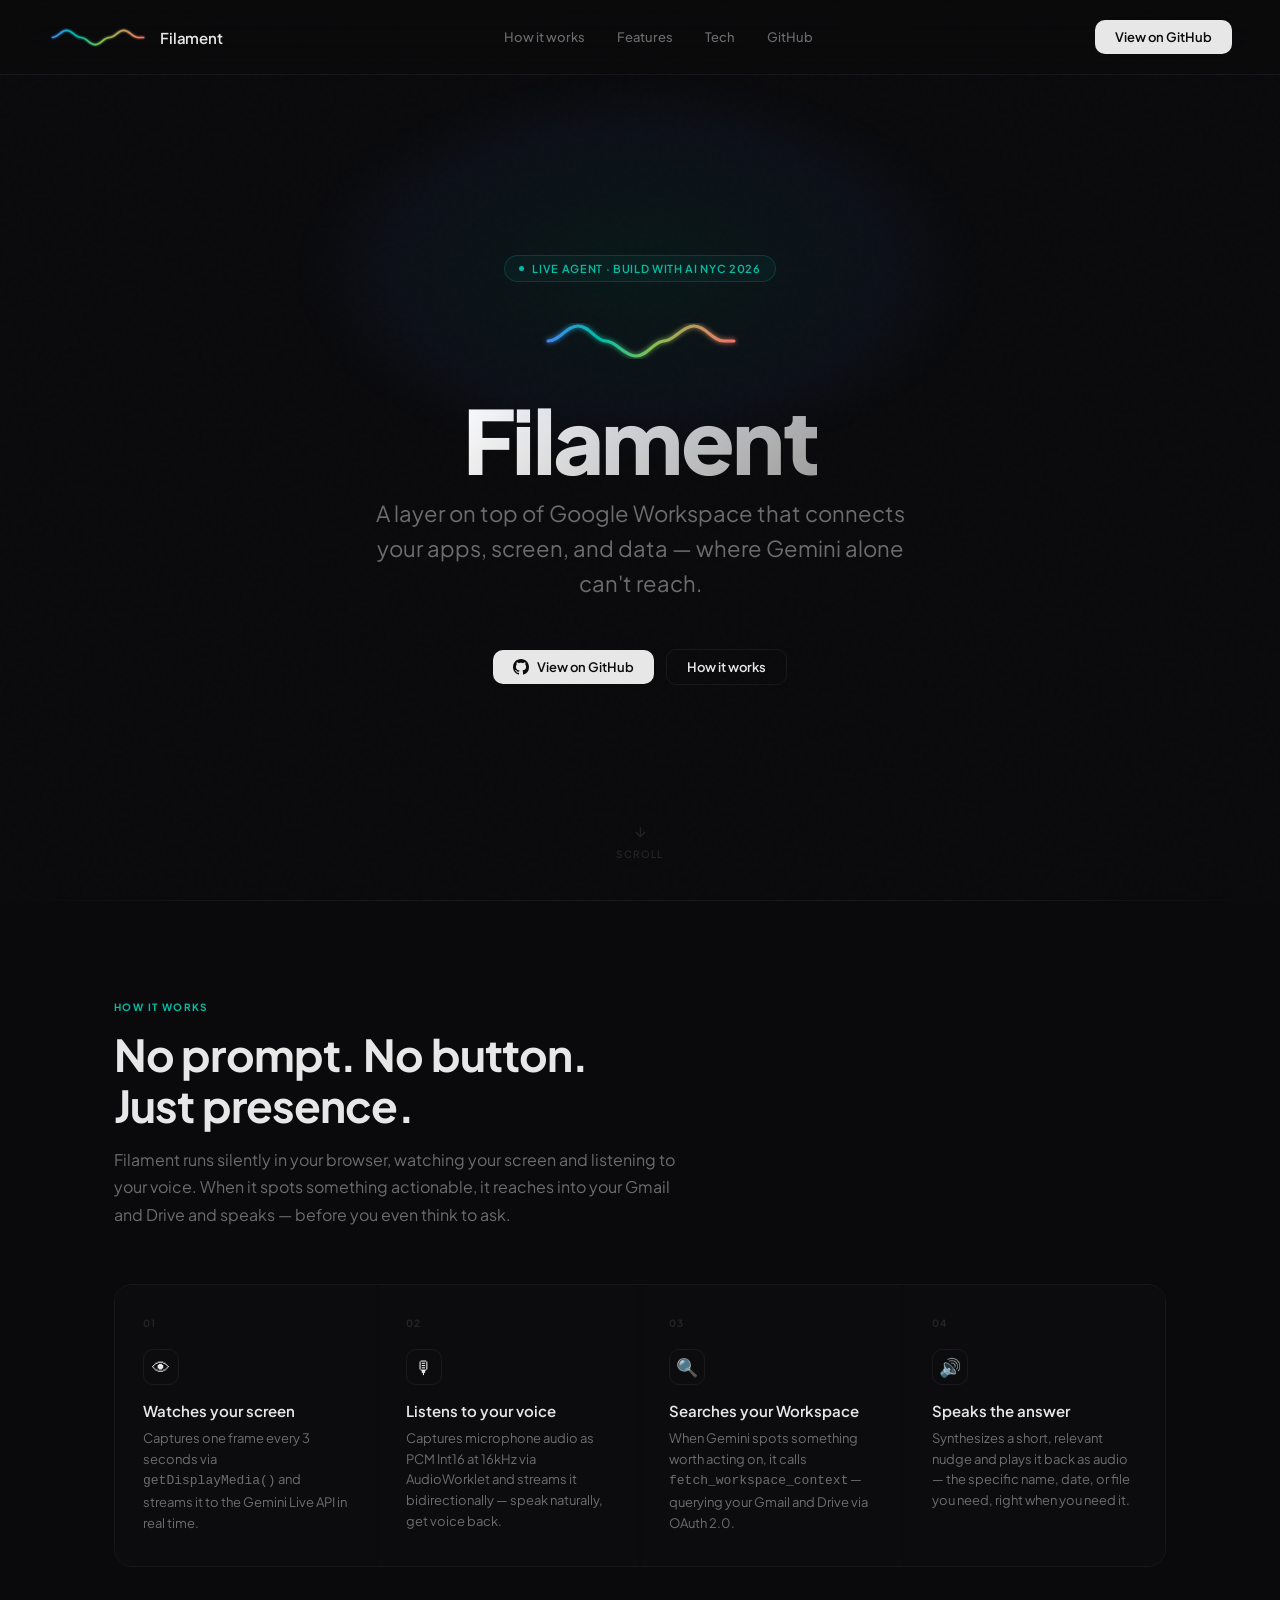
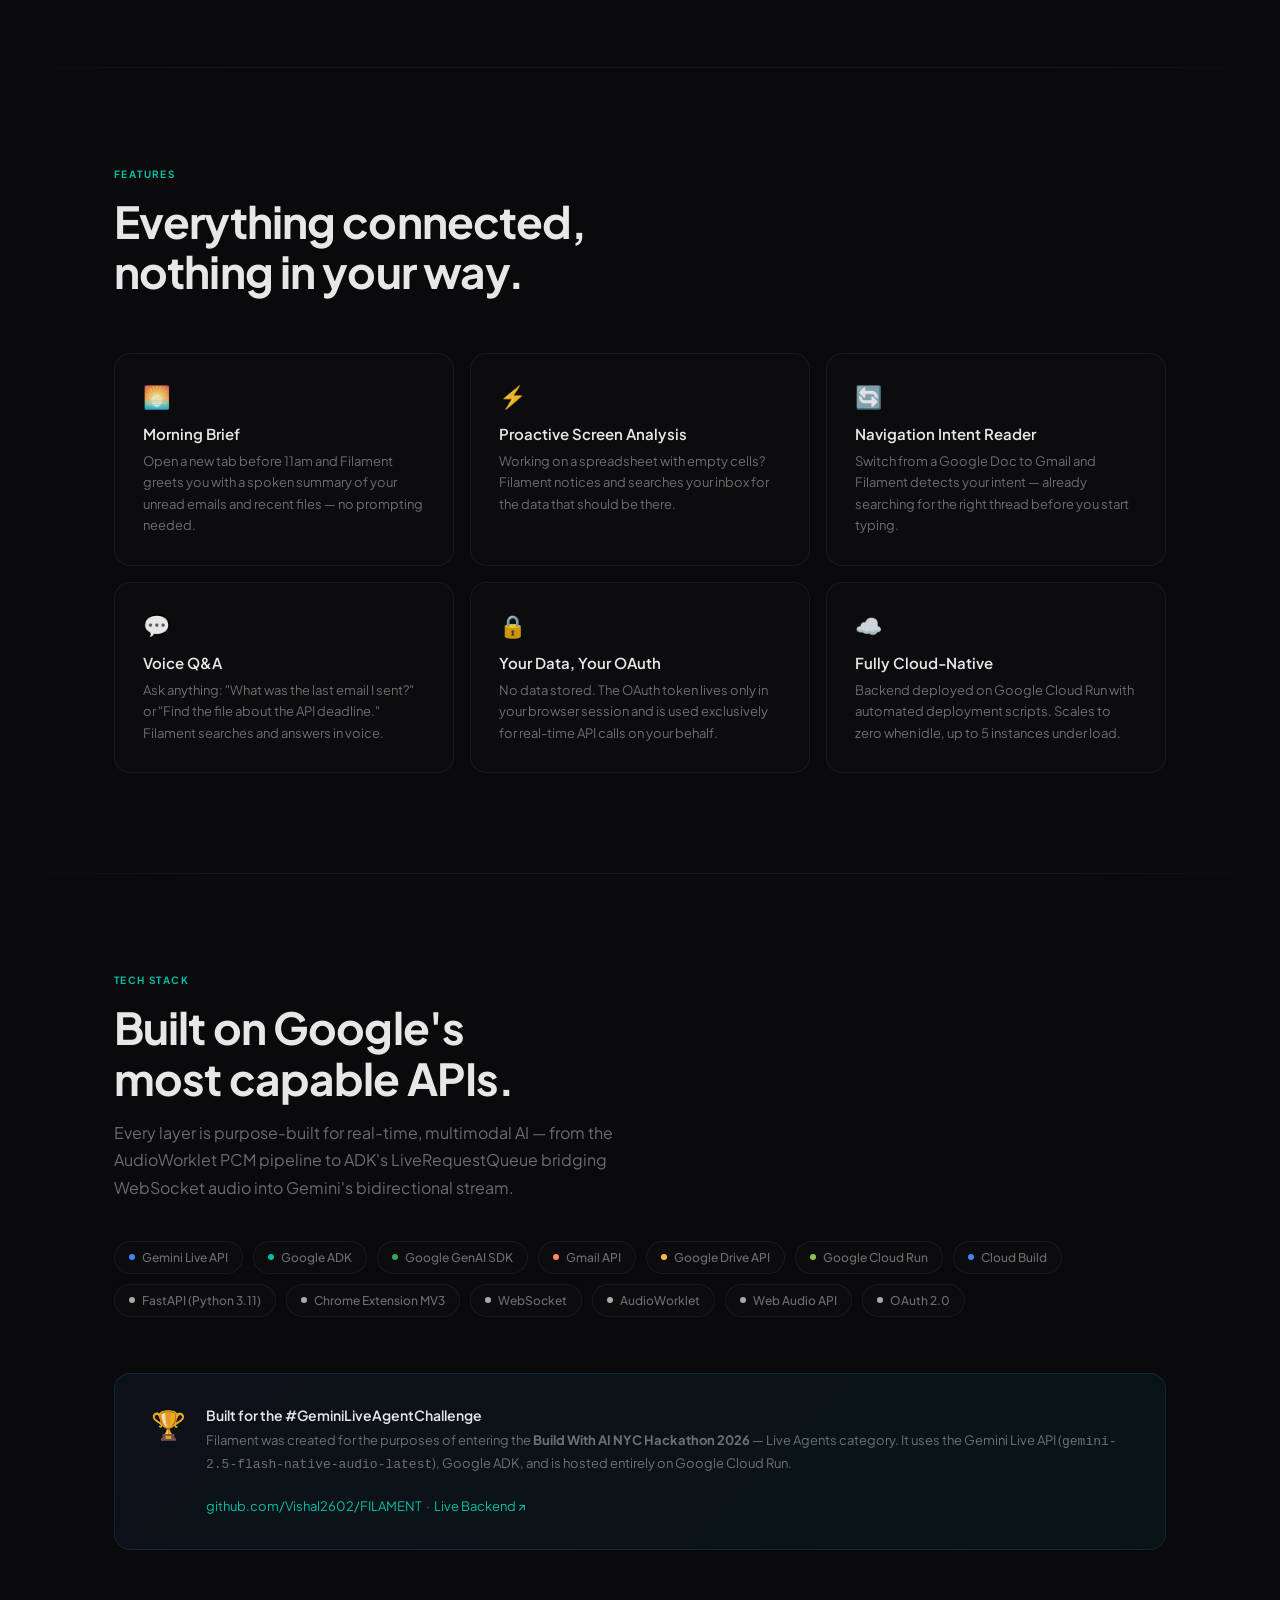
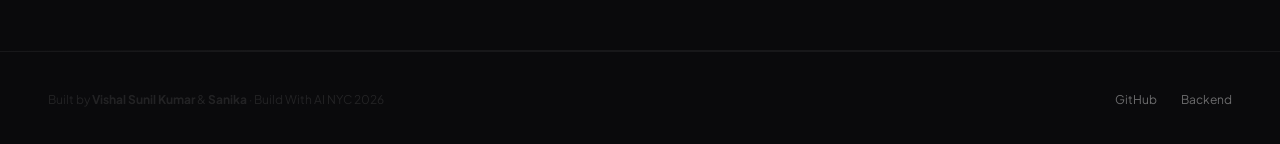
==== docs/index.html @ e01fa214 "Add landing page for #GeminiLiveAgentChallenge hackathon submission Co-Authored-By: Claude Sonnet 4." ====
<!DOCTYPE html>
<html lang="en">
<head>
  <meta charset="UTF-8" />
  <meta name="viewport" content="width=device-width, initial-scale=1.0" />
  <title>Filament — Ambient AI Workspace Co-Pilot</title>
  <link href="https://fonts.googleapis.com/css2?family=Plus+Jakarta+Sans:wght@300;400;500;600;700;800&display=swap" rel="stylesheet" />
  <style>
    *, *::before, *::after { box-sizing: border-box; margin: 0; padding: 0; }

    :root {
      --bg: #0A0A0C;
      --surface: rgba(14,14,16,0.92);
      --border: rgba(255,255,255,0.06);
      --text: rgba(255,255,255,0.9);
      --muted: rgba(255,255,255,0.4);
      --faint: rgba(255,255,255,0.1);
      --teal: #00BFA5;
      --blue: #4285F4;
      --orange: #FF8A65;
    }

    html { scroll-behavior: smooth; }

    body {
      background: var(--bg);
      font-family: 'Plus Jakarta Sans', -apple-system, sans-serif;
      color: var(--text);
      min-height: 100vh;
      overflow-x: hidden;
    }

    /* ── NOISE OVERLAY ── */
    body::before {
      content: '';
      position: fixed;
      inset: 0;
      background-image: url("data:image/svg+xml,%3Csvg viewBox='0 0 200 200' xmlns='http://www.w3.org/2000/svg'%3E%3Cfilter id='n'%3E%3CfeTurbulence type='fractalNoise' baseFrequency='0.9' numOctaves='4' stitchTiles='stitch'/%3E%3C/filter%3E%3Crect width='100%25' height='100%25' filter='url(%23n)' opacity='0.03'/%3E%3C/svg%3E");
      pointer-events: none;
      z-index: 0;
      opacity: 0.4;
    }

    /* ── NAV ── */
    nav {
      position: fixed;
      top: 0; left: 0; right: 0;
      z-index: 100;
      padding: 20px 48px;
      display: flex;
      align-items: center;
      justify-content: space-between;
      border-bottom: 1px solid var(--border);
      background: rgba(10,10,12,0.7);
      backdrop-filter: blur(20px);
      -webkit-backdrop-filter: blur(20px);
    }

    .nav-logo { display: flex; align-items: center; gap: 12px; text-decoration: none; }
    .nav-logo-text { font-size: 15px; font-weight: 600; color: var(--text); letter-spacing: -0.01em; }

    .nav-links { display: flex; align-items: center; gap: 32px; }
    .nav-links a {
      font-size: 13px;
      font-weight: 500;
      color: var(--muted);
      text-decoration: none;
      transition: color 0.2s;
    }
    .nav-links a:hover { color: var(--text); }

    .btn {
      display: inline-flex;
      align-items: center;
      gap: 8px;
      padding: 9px 20px;
      border-radius: 10px;
      font-size: 13px;
      font-weight: 600;
      text-decoration: none;
      transition: all 0.2s;
      cursor: pointer;
      border: none;
    }
    .btn-primary {
      background: var(--text);
      color: var(--bg);
    }
    .btn-primary:hover { background: rgba(255,255,255,0.85); transform: translateY(-1px); }
    .btn-outline {
      background: transparent;
      color: var(--text);
      border: 1px solid var(--border);
    }
    .btn-outline:hover { border-color: rgba(255,255,255,0.2); background: var(--faint); }

    /* ── HERO ── */
    .hero {
      position: relative;
      min-height: 100vh;
      display: flex;
      flex-direction: column;
      align-items: center;
      justify-content: center;
      text-align: center;
      padding: 120px 24px 80px;
      overflow: hidden;
    }

    .hero-glow {
      position: absolute;
      top: 30%;
      left: 50%;
      transform: translate(-50%, -50%);
      width: 700px;
      height: 400px;
      background: radial-gradient(ellipse, rgba(0,191,165,0.08) 0%, rgba(66,133,244,0.05) 50%, transparent 70%);
      pointer-events: none;
    }

    .hero-badge {
      display: inline-flex;
      align-items: center;
      gap: 8px;
      padding: 6px 14px;
      border-radius: 100px;
      border: 1px solid rgba(0,191,165,0.2);
      background: rgba(0,191,165,0.05);
      font-size: 11px;
      font-weight: 600;
      letter-spacing: 0.06em;
      text-transform: uppercase;
      color: var(--teal);
      margin-bottom: 36px;
    }
    .hero-badge-dot {
      width: 5px; height: 5px;
      border-radius: 50%;
      background: var(--teal);
      animation: blink 2s ease-in-out infinite;
    }

    @keyframes blink {
      0%, 100% { opacity: 1; }
      50% { opacity: 0.2; }
    }

    .hero h1 {
      font-size: clamp(48px, 7vw, 88px);
      font-weight: 800;
      line-height: 1.0;
      letter-spacing: -0.03em;
      margin-bottom: 12px;
      background: linear-gradient(135deg, rgba(255,255,255,1) 0%, rgba(255,255,255,0.6) 100%);
      -webkit-background-clip: text;
      -webkit-text-fill-color: transparent;
      background-clip: text;
    }

    .hero-wave {
      display: block;
      margin: 0 auto 32px;
    }

    .hero-sub {
      font-size: clamp(17px, 2.5vw, 22px);
      font-weight: 400;
      color: var(--muted);
      max-width: 540px;
      line-height: 1.6;
      margin-bottom: 48px;
    }

    .hero-actions {
      display: flex;
      align-items: center;
      gap: 12px;
      flex-wrap: wrap;
      justify-content: center;
    }

    .hero-scroll {
      position: absolute;
      bottom: 40px;
      left: 50%;
      transform: translateX(-50%);
      display: flex;
      flex-direction: column;
      align-items: center;
      gap: 8px;
      color: var(--faint);
      font-size: 10px;
      font-weight: 600;
      letter-spacing: 0.12em;
      text-transform: uppercase;
      animation: float 3s ease-in-out infinite;
    }

    @keyframes float {
      0%, 100% { transform: translateX(-50%) translateY(0); }
      50% { transform: translateX(-50%) translateY(6px); }
    }

    /* ── SECTION ── */
    section {
      position: relative;
      z-index: 1;
      padding: 100px 24px;
      max-width: 1100px;
      margin: 0 auto;
    }

    .section-label {
      font-size: 10px;
      font-weight: 700;
      letter-spacing: 0.14em;
      text-transform: uppercase;
      color: var(--teal);
      margin-bottom: 16px;
    }

    .section-title {
      font-size: clamp(28px, 4vw, 44px);
      font-weight: 700;
      letter-spacing: -0.02em;
      line-height: 1.15;
      margin-bottom: 16px;
    }

    .section-body {
      font-size: 16px;
      color: var(--muted);
      line-height: 1.7;
      max-width: 580px;
    }

    /* ── HOW IT WORKS ── */
    .steps {
      display: grid;
      grid-template-columns: repeat(auto-fit, minmax(220px, 1fr));
      gap: 2px;
      margin-top: 56px;
      border: 1px solid var(--border);
      border-radius: 18px;
      overflow: hidden;
    }

    .step {
      padding: 32px 28px;
      background: var(--surface);
      position: relative;
    }

    .step-num {
      font-size: 10px;
      font-weight: 700;
      letter-spacing: 0.1em;
      color: var(--faint);
      margin-bottom: 20px;
    }

    .step-icon {
      width: 36px; height: 36px;
      border-radius: 10px;
      display: flex;
      align-items: center;
      justify-content: center;
      font-size: 18px;
      margin-bottom: 16px;
      border: 1px solid var(--border);
    }

    .step h3 {
      font-size: 15px;
      font-weight: 600;
      margin-bottom: 8px;
      color: var(--text);
    }

    .step p {
      font-size: 13px;
      color: var(--muted);
      line-height: 1.6;
    }

    /* ── FEATURES ── */
    .features {
      display: grid;
      grid-template-columns: repeat(auto-fit, minmax(300px, 1fr));
      gap: 16px;
      margin-top: 56px;
    }

    .feature-card {
      padding: 28px;
      border: 1px solid var(--border);
      border-radius: 16px;
      background: var(--surface);
      transition: border-color 0.2s;
    }

    .feature-card:hover { border-color: rgba(255,255,255,0.12); }

    .feature-icon {
      font-size: 22px;
      margin-bottom: 14px;
    }

    .feature-card h3 {
      font-size: 15px;
      font-weight: 600;
      margin-bottom: 8px;
    }

    .feature-card p {
      font-size: 13px;
      color: var(--muted);
      line-height: 1.65;
    }

    /* ── TECH STACK ── */
    .tech-grid {
      display: flex;
      flex-wrap: wrap;
      gap: 10px;
      margin-top: 40px;
    }

    .tech-pill {
      display: inline-flex;
      align-items: center;
      gap: 7px;
      padding: 8px 14px;
      border-radius: 100px;
      border: 1px solid var(--border);
      background: var(--surface);
      font-size: 12px;
      font-weight: 500;
      color: var(--muted);
    }

    .tech-pill-dot {
      width: 6px; height: 6px;
      border-radius: 50%;
    }

    /* ── DIVIDER ── */
    .divider {
      width: 100%;
      height: 1px;
      background: linear-gradient(90deg, transparent, var(--border) 20%, var(--border) 80%, transparent);
      margin: 0 auto;
    }

    /* ── HACKATHON BADGE ── */
    .hackathon-strip {
      background: linear-gradient(135deg, rgba(66,133,244,0.06), rgba(0,191,165,0.06));
      border: 1px solid rgba(66,133,244,0.15);
      border-radius: 16px;
      padding: 32px 36px;
      margin-top: 56px;
      display: flex;
      align-items: flex-start;
      gap: 20px;
    }

    .hackathon-strip-icon { font-size: 28px; flex-shrink: 0; }

    .hackathon-strip h3 {
      font-size: 14px;
      font-weight: 600;
      margin-bottom: 6px;
    }

    .hackathon-strip p {
      font-size: 13px;
      color: var(--muted);
      line-height: 1.6;
    }

    .hackathon-strip a { color: var(--teal); text-decoration: none; }
    .hackathon-strip a:hover { text-decoration: underline; }

    /* ── FOOTER ── */
    footer {
      position: relative;
      z-index: 1;
      border-top: 1px solid var(--border);
      padding: 40px 48px;
      display: flex;
      align-items: center;
      justify-content: space-between;
      flex-wrap: wrap;
      gap: 16px;
    }

    footer p {
      font-size: 12px;
      color: var(--faint);
    }

    footer a {
      font-size: 12px;
      color: var(--muted);
      text-decoration: none;
    }

    footer a:hover { color: var(--text); }

    .footer-links { display: flex; gap: 24px; }

    /* ── WAVE ANIMATION ── */
    .wave-path {
      stroke-dasharray: 400;
      stroke-dashoffset: 400;
      animation: draw 2s ease forwards;
    }

    @keyframes draw {
      to { stroke-dashoffset: 0; }
    }

    /* ── RESPONSIVE ── */
    @media (max-width: 640px) {
      nav { padding: 16px 20px; }
      .nav-links { display: none; }
      section { padding: 64px 20px; }
      footer { padding: 32px 20px; }
    }
  </style>
</head>
<body>

  <!-- NAV -->
  <nav>
    <a class="nav-logo" href="#">
      <svg xmlns="http://www.w3.org/2000/svg" viewBox="0 0 140 32" width="100" height="23">
        <defs>
          <linearGradient id="fil-grad-nav" x1="0%" y1="0%" x2="100%" y2="0%">
            <stop offset="0%"   stop-color="#4285F4"/>
            <stop offset="28%"  stop-color="#00BFA5"/>
            <stop offset="56%"  stop-color="#8BC34A"/>
            <stop offset="100%" stop-color="#FF6F61"/>
          </linearGradient>
          <filter id="glow-nav">
            <feGaussianBlur stdDeviation="1.5" result="blur"/>
            <feMerge><feMergeNode in="blur"/><feMergeNode in="SourceGraphic"/></feMerge>
          </filter>
        </defs>
        <path d="M 6,16 C 14,16 18,6 26,6 S 38,16 46,16 S 58,26 66,26 S 78,16 86,16 S 98,6 106,6 S 118,16 126,16 L 134,16"
          fill="none" stroke="url(#fil-grad-nav)" stroke-width="2.2"
          stroke-linecap="round" stroke-linejoin="round" filter="url(#glow-nav)" class="wave-path"/>
      </svg>
      <span class="nav-logo-text">Filament</span>
    </a>
    <div class="nav-links">
      <a href="#how">How it works</a>
      <a href="#features">Features</a>
      <a href="#tech">Tech</a>
      <a href="https://github.com/Vishal2602/FILAMENT" target="_blank">GitHub</a>
    </div>
    <a class="btn btn-primary" href="https://github.com/Vishal2602/FILAMENT" target="_blank">
      View on GitHub
    </a>
  </nav>

  <!-- HERO -->
  <div class="hero">
    <div class="hero-glow"></div>

    <div class="hero-badge">
      <span class="hero-badge-dot"></span>
      Live Agent · Build With AI NYC 2026
    </div>

    <svg class="hero-wave" xmlns="http://www.w3.org/2000/svg" viewBox="0 0 200 46" width="200" height="46">
      <defs>
        <linearGradient id="fil-grad-hero" x1="0%" y1="0%" x2="100%" y2="0%">
          <stop offset="0%"   stop-color="#4285F4"/>
          <stop offset="28%"  stop-color="#00BFA5"/>
          <stop offset="56%"  stop-color="#8BC34A"/>
          <stop offset="100%" stop-color="#FF6F61"/>
        </linearGradient>
        <filter id="glow-hero">
          <feGaussianBlur stdDeviation="2.5" result="blur"/>
          <feMerge><feMergeNode in="blur"/><feMergeNode in="SourceGraphic"/></feMerge>
        </filter>
      </defs>
      <path d="M 8,23 C 20,23 26,8 38,8 S 56,23 66,23 S 84,38 96,38 S 114,23 124,23 S 142,8 154,8 S 172,23 184,23 L 194,23"
        fill="none" stroke="url(#fil-grad-hero)" stroke-width="3"
        stroke-linecap="round" stroke-linejoin="round" filter="url(#glow-hero)" class="wave-path"/>
    </svg>

    <h1>Filament</h1>

    <p class="hero-sub">
      A layer on top of Google Workspace that connects your apps, screen, and data — where Gemini alone can't reach.
    </p>

    <div class="hero-actions">
      <a class="btn btn-primary" href="https://github.com/Vishal2602/FILAMENT" target="_blank">
        <svg width="16" height="16" viewBox="0 0 24 24" fill="currentColor"><path d="M12 0C5.37 0 0 5.37 0 12c0 5.31 3.435 9.795 8.205 11.385.6.105.825-.255.825-.57 0-.285-.015-1.23-.015-2.235-3.015.555-3.795-.735-4.035-1.41-.135-.345-.72-1.41-1.23-1.695-.42-.225-1.02-.78-.015-.795.945-.015 1.62.87 1.845 1.23 1.08 1.815 2.805 1.305 3.495.99.105-.78.42-1.305.765-1.605-2.67-.3-5.46-1.335-5.46-5.925 0-1.305.465-2.385 1.23-3.225-.12-.3-.54-1.53.12-3.18 0 0 1.005-.315 3.3 1.23.96-.27 1.98-.405 3-.405s2.04.135 3 .405c2.295-1.56 3.3-1.23 3.3-1.23.66 1.65.24 2.88.12 3.18.765.84 1.23 1.905 1.23 3.225 0 4.605-2.805 5.625-5.475 5.925.435.375.81 1.095.81 2.22 0 1.605-.015 2.895-.015 3.3 0 .315.225.69.825.57A12.02 12.02 0 0 0 24 12c0-6.63-5.37-12-12-12z"/></svg>
        View on GitHub
      </a>
      <a class="btn btn-outline" href="#how">How it works</a>
    </div>

    <div class="hero-scroll">
      <svg width="16" height="16" viewBox="0 0 24 24" fill="none" stroke="currentColor" stroke-width="2"><path d="M12 5v14M5 12l7 7 7-7"/></svg>
      Scroll
    </div>
  </div>

  <div class="divider"></div>

  <!-- HOW IT WORKS -->
  <section id="how">
    <div class="section-label">How it works</div>
    <h2 class="section-title">No prompt. No button.<br/>Just presence.</h2>
    <p class="section-body">
      Filament runs silently in your browser, watching your screen and listening to your voice. When it spots something actionable, it reaches into your Gmail and Drive and speaks — before you even think to ask.
    </p>

    <div class="steps">
      <div class="step">
        <div class="step-num">01</div>
        <div class="step-icon">👁</div>
        <h3>Watches your screen</h3>
        <p>Captures one frame every 3 seconds via <code>getDisplayMedia()</code> and streams it to the Gemini Live API in real time.</p>
      </div>
      <div class="step">
        <div class="step-num">02</div>
        <div class="step-icon">🎙</div>
        <h3>Listens to your voice</h3>
        <p>Captures microphone audio as PCM Int16 at 16kHz via AudioWorklet and streams it bidirectionally — speak naturally, get voice back.</p>
      </div>
      <div class="step">
        <div class="step-num">03</div>
        <div class="step-icon">🔍</div>
        <h3>Searches your Workspace</h3>
        <p>When Gemini spots something worth acting on, it calls <code>fetch_workspace_context</code> — querying your Gmail and Drive via OAuth 2.0.</p>
      </div>
      <div class="step">
        <div class="step-num">04</div>
        <div class="step-icon">🔊</div>
        <h3>Speaks the answer</h3>
        <p>Synthesizes a short, relevant nudge and plays it back as audio — the specific name, date, or file you need, right when you need it.</p>
      </div>
    </div>
  </section>

  <div class="divider"></div>

  <!-- FEATURES -->
  <section id="features">
    <div class="section-label">Features</div>
    <h2 class="section-title">Everything connected,<br/>nothing in your way.</h2>

    <div class="features">
      <div class="feature-card">
        <div class="feature-icon">🌅</div>
        <h3>Morning Brief</h3>
        <p>Open a new tab before 11am and Filament greets you with a spoken summary of your unread emails and recent files — no prompting needed.</p>
      </div>
      <div class="feature-card">
        <div class="feature-icon">⚡</div>
        <h3>Proactive Screen Analysis</h3>
        <p>Working on a spreadsheet with empty cells? Filament notices and searches your inbox for the data that should be there.</p>
      </div>
      <div class="feature-card">
        <div class="feature-icon">🔄</div>
        <h3>Navigation Intent Reader</h3>
        <p>Switch from a Google Doc to Gmail and Filament detects your intent — already searching for the right thread before you start typing.</p>
      </div>
      <div class="feature-card">
        <div class="feature-icon">💬</div>
        <h3>Voice Q&amp;A</h3>
        <p>Ask anything: "What was the last email I sent?" or "Find the file about the API deadline." Filament searches and answers in voice.</p>
      </div>
      <div class="feature-card">
        <div class="feature-icon">🔒</div>
        <h3>Your Data, Your OAuth</h3>
        <p>No data stored. The OAuth token lives only in your browser session and is used exclusively for real-time API calls on your behalf.</p>
      </div>
      <div class="feature-card">
        <div class="feature-icon">☁️</div>
        <h3>Fully Cloud-Native</h3>
        <p>Backend deployed on Google Cloud Run with automated deployment scripts. Scales to zero when idle, up to 5 instances under load.</p>
      </div>
    </div>
  </section>

  <div class="divider"></div>

  <!-- TECH STACK -->
  <section id="tech">
    <div class="section-label">Tech Stack</div>
    <h2 class="section-title">Built on Google's<br/>most capable APIs.</h2>
    <p class="section-body">
      Every layer is purpose-built for real-time, multimodal AI — from the AudioWorklet PCM pipeline to ADK's LiveRequestQueue bridging WebSocket audio into Gemini's bidirectional stream.
    </p>

    <div class="tech-grid">
      <span class="tech-pill"><span class="tech-pill-dot" style="background:#4285F4"></span>Gemini Live API</span>
      <span class="tech-pill"><span class="tech-pill-dot" style="background:#00BFA5"></span>Google ADK</span>
      <span class="tech-pill"><span class="tech-pill-dot" style="background:#34A853"></span>Google GenAI SDK</span>
      <span class="tech-pill"><span class="tech-pill-dot" style="background:#FF8A65"></span>Gmail API</span>
      <span class="tech-pill"><span class="tech-pill-dot" style="background:#FFB74D"></span>Google Drive API</span>
      <span class="tech-pill"><span class="tech-pill-dot" style="background:#8BC34A"></span>Google Cloud Run</span>
      <span class="tech-pill"><span class="tech-pill-dot" style="background:#4285F4"></span>Cloud Build</span>
      <span class="tech-pill"><span class="tech-pill-dot" style="background:#aaa"></span>FastAPI (Python 3.11)</span>
      <span class="tech-pill"><span class="tech-pill-dot" style="background:#aaa"></span>Chrome Extension MV3</span>
      <span class="tech-pill"><span class="tech-pill-dot" style="background:#aaa"></span>WebSocket</span>
      <span class="tech-pill"><span class="tech-pill-dot" style="background:#aaa"></span>AudioWorklet</span>
      <span class="tech-pill"><span class="tech-pill-dot" style="background:#aaa"></span>Web Audio API</span>
      <span class="tech-pill"><span class="tech-pill-dot" style="background:#aaa"></span>OAuth 2.0</span>
    </div>

    <div class="hackathon-strip">
      <div class="hackathon-strip-icon">🏆</div>
      <div>
        <h3>Built for the #GeminiLiveAgentChallenge</h3>
        <p>
          Filament was created for the purposes of entering the <strong>Build With AI NYC Hackathon 2026</strong> — Live Agents category. It uses the Gemini Live API (<code>gemini-2.5-flash-native-audio-latest</code>), Google ADK, and is hosted entirely on Google Cloud Run.
          <br/><br/>
          <a href="https://github.com/Vishal2602/FILAMENT" target="_blank">github.com/Vishal2602/FILAMENT</a> &nbsp;·&nbsp;
          <a href="https://filament-orchestrator-sjs5thynia-uc.a.run.app" target="_blank">Live Backend ↗</a>
        </p>
      </div>
    </div>
  </section>

  <div class="divider"></div>

  <!-- FOOTER -->
  <footer>
    <div>
      <p>Built by <strong>Vishal Sunil Kumar</strong> &amp; <strong>Sanika</strong> · Build With AI NYC 2026</p>
    </div>
    <div class="footer-links">
      <a href="https://github.com/Vishal2602/FILAMENT" target="_blank">GitHub</a>
      <a href="https://filament-orchestrator-sjs5thynia-uc.a.run.app" target="_blank">Backend</a>
    </div>
  </footer>

</body>
</html>
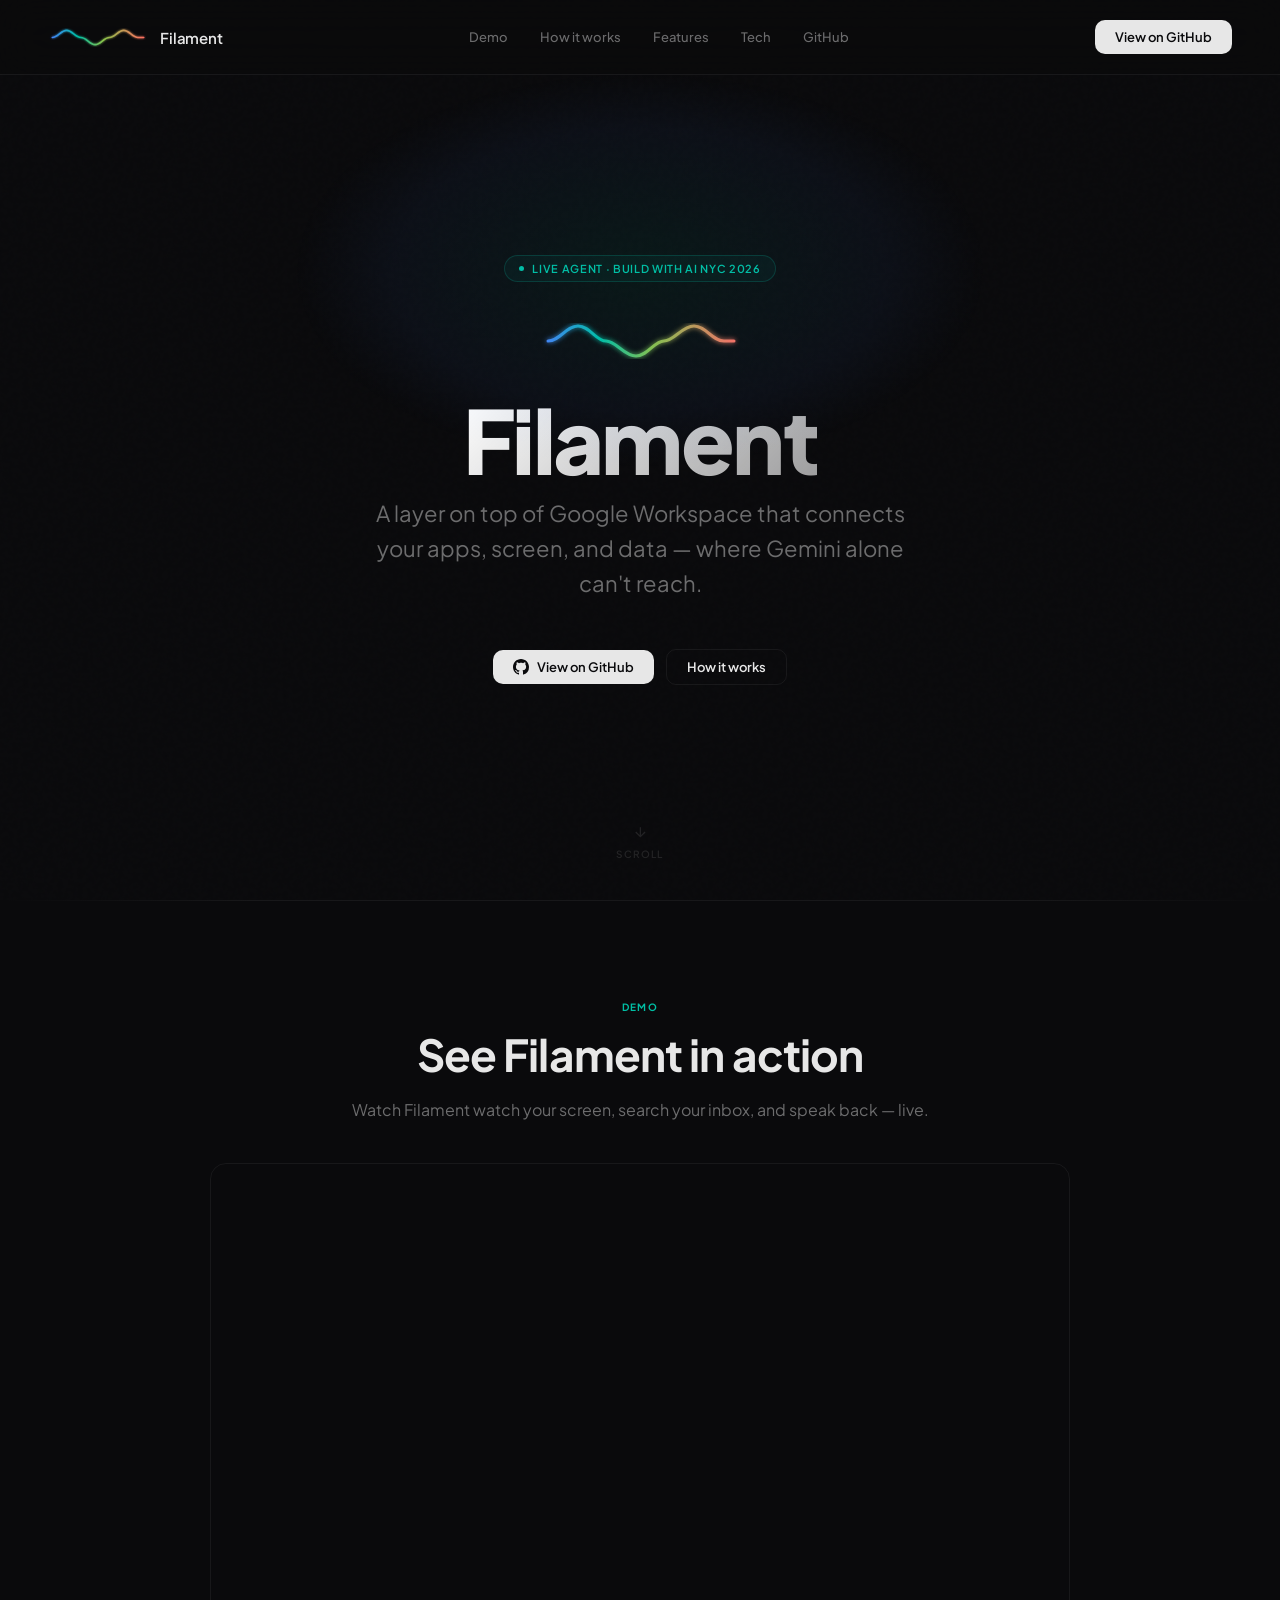
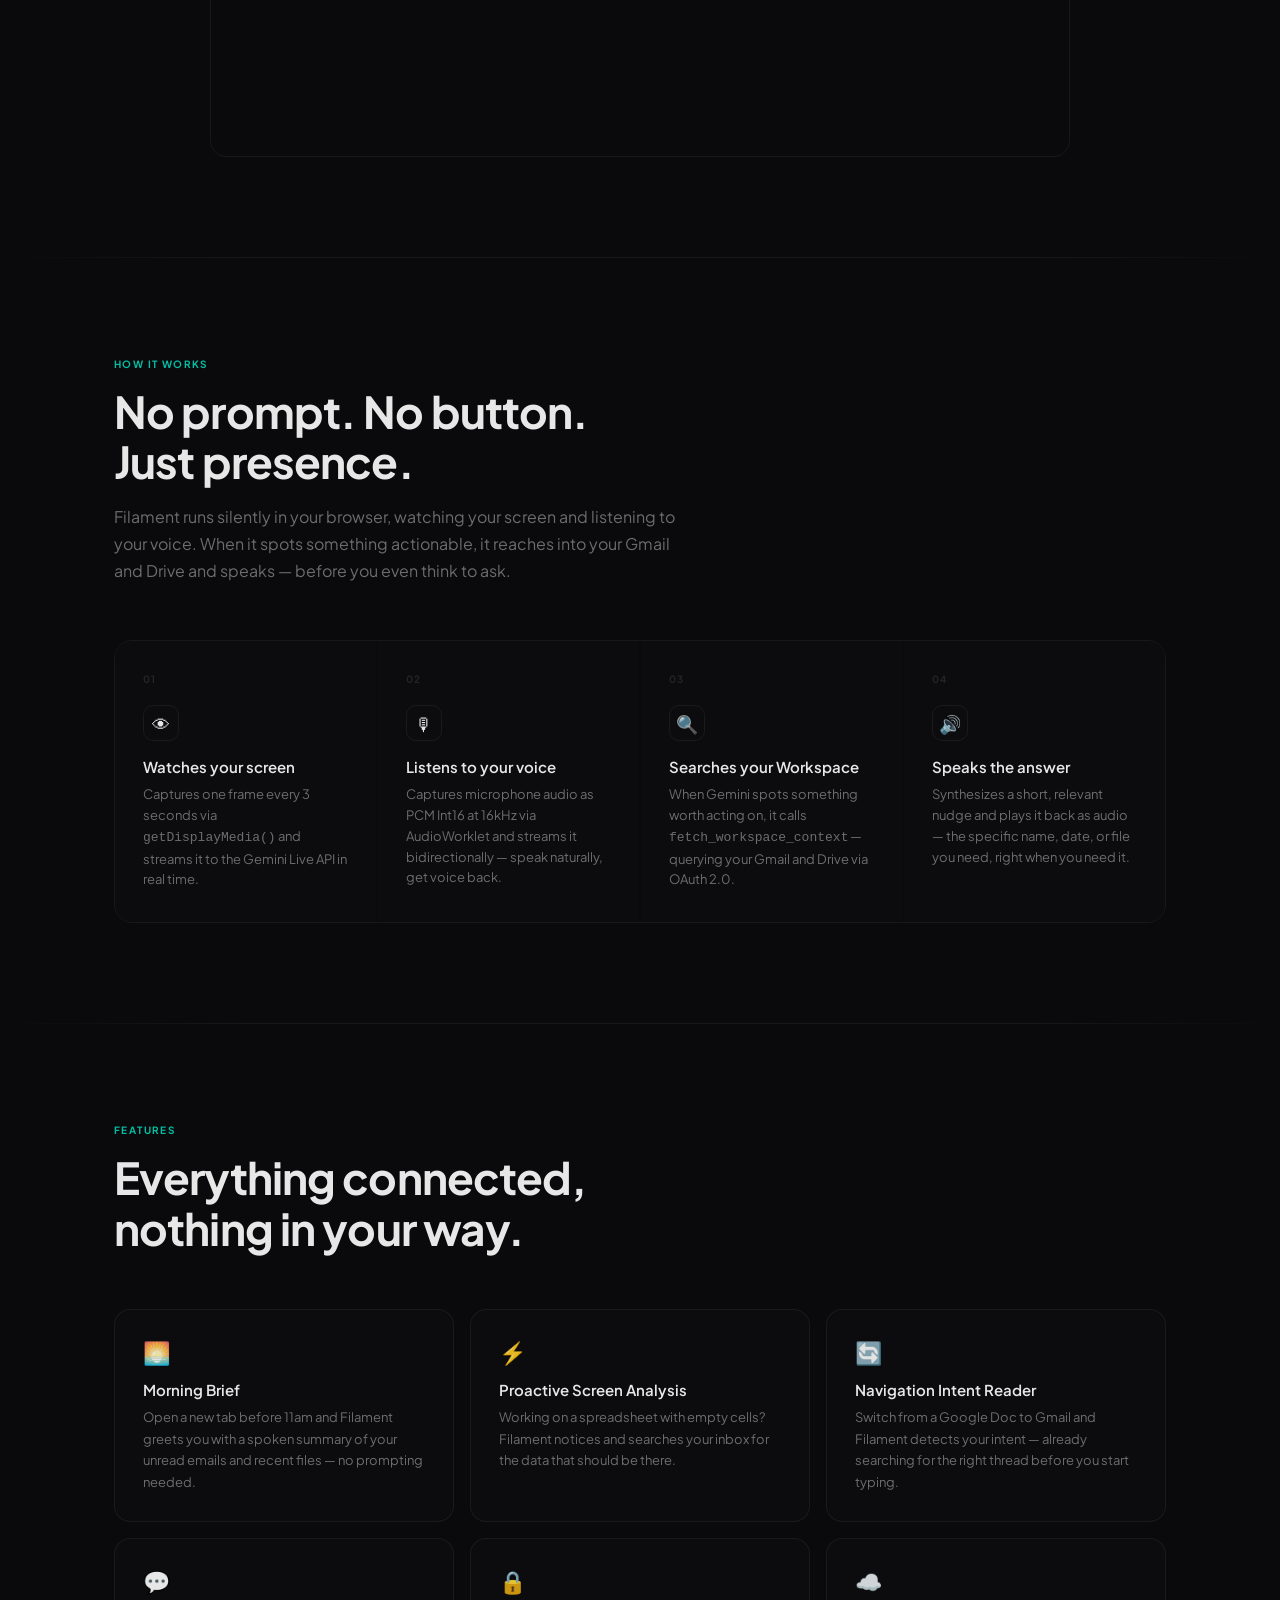
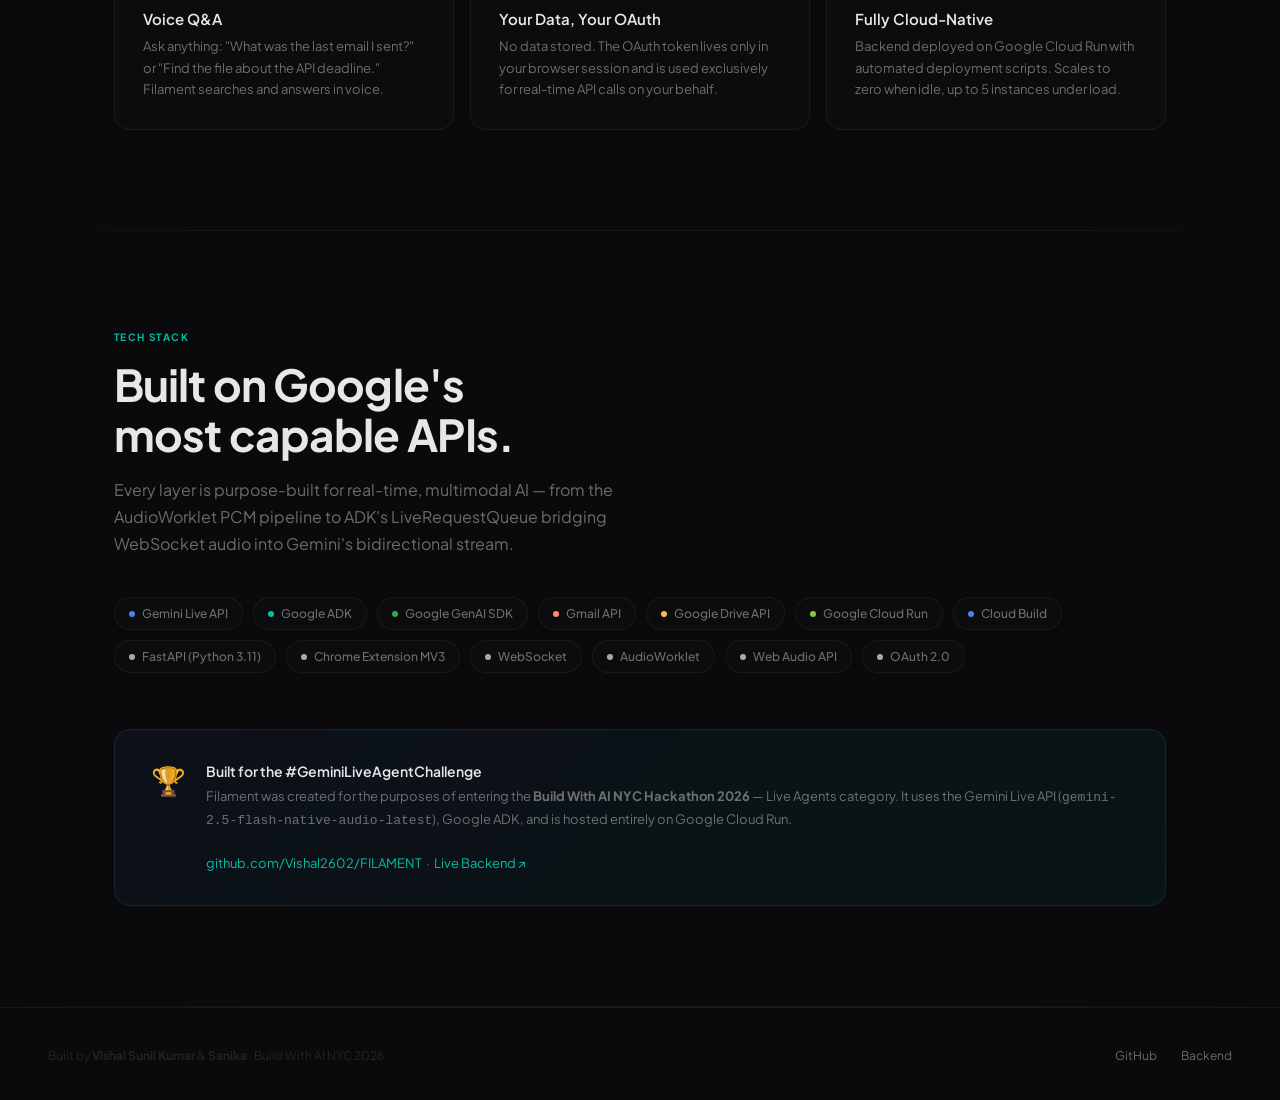
==== commit 36b326f9: "Add demo video section to landing page" ====
--- a/docs/index.html
+++ b/docs/index.html
@@ -454,6 +454,7 @@
       <span class="nav-logo-text">Filament</span>
     </a>
     <div class="nav-links">
+      <a href="#demo">Demo</a>
       <a href="#how">How it works</a>
       <a href="#features">Features</a>
       <a href="#tech">Tech</a>
@@ -513,6 +514,25 @@
 
   <div class="divider"></div>
 
+  <!-- DEMO -->
+  <section id="demo" style="text-align:center;">
+    <div class="section-label" style="text-align:center;">Demo</div>
+    <h2 class="section-title">See Filament in action</h2>
+    <p class="section-body" style="margin: 0 auto 40px;">Watch Filament watch your screen, search your inbox, and speak back — live.</p>
+    <div style="position:relative; padding-bottom:56.25%; height:0; overflow:hidden; border-radius:16px; border:1px solid var(--border); max-width:860px; margin:0 auto;">
+      <iframe
+        src="https://www.youtube.com/embed/vBxn7QG_2vU"
+        title="Filament Demo"
+        frameborder="0"
+        allow="accelerometer; autoplay; clipboard-write; encrypted-media; gyroscope; picture-in-picture"
+        allowfullscreen
+        style="position:absolute; top:0; left:0; width:100%; height:100%; border-radius:16px;">
+      </iframe>
+    </div>
+  </section>
+
+  <div class="divider"></div>
+
   <!-- HOW IT WORKS -->
   <section id="how">
     <div class="section-label">How it works</div>
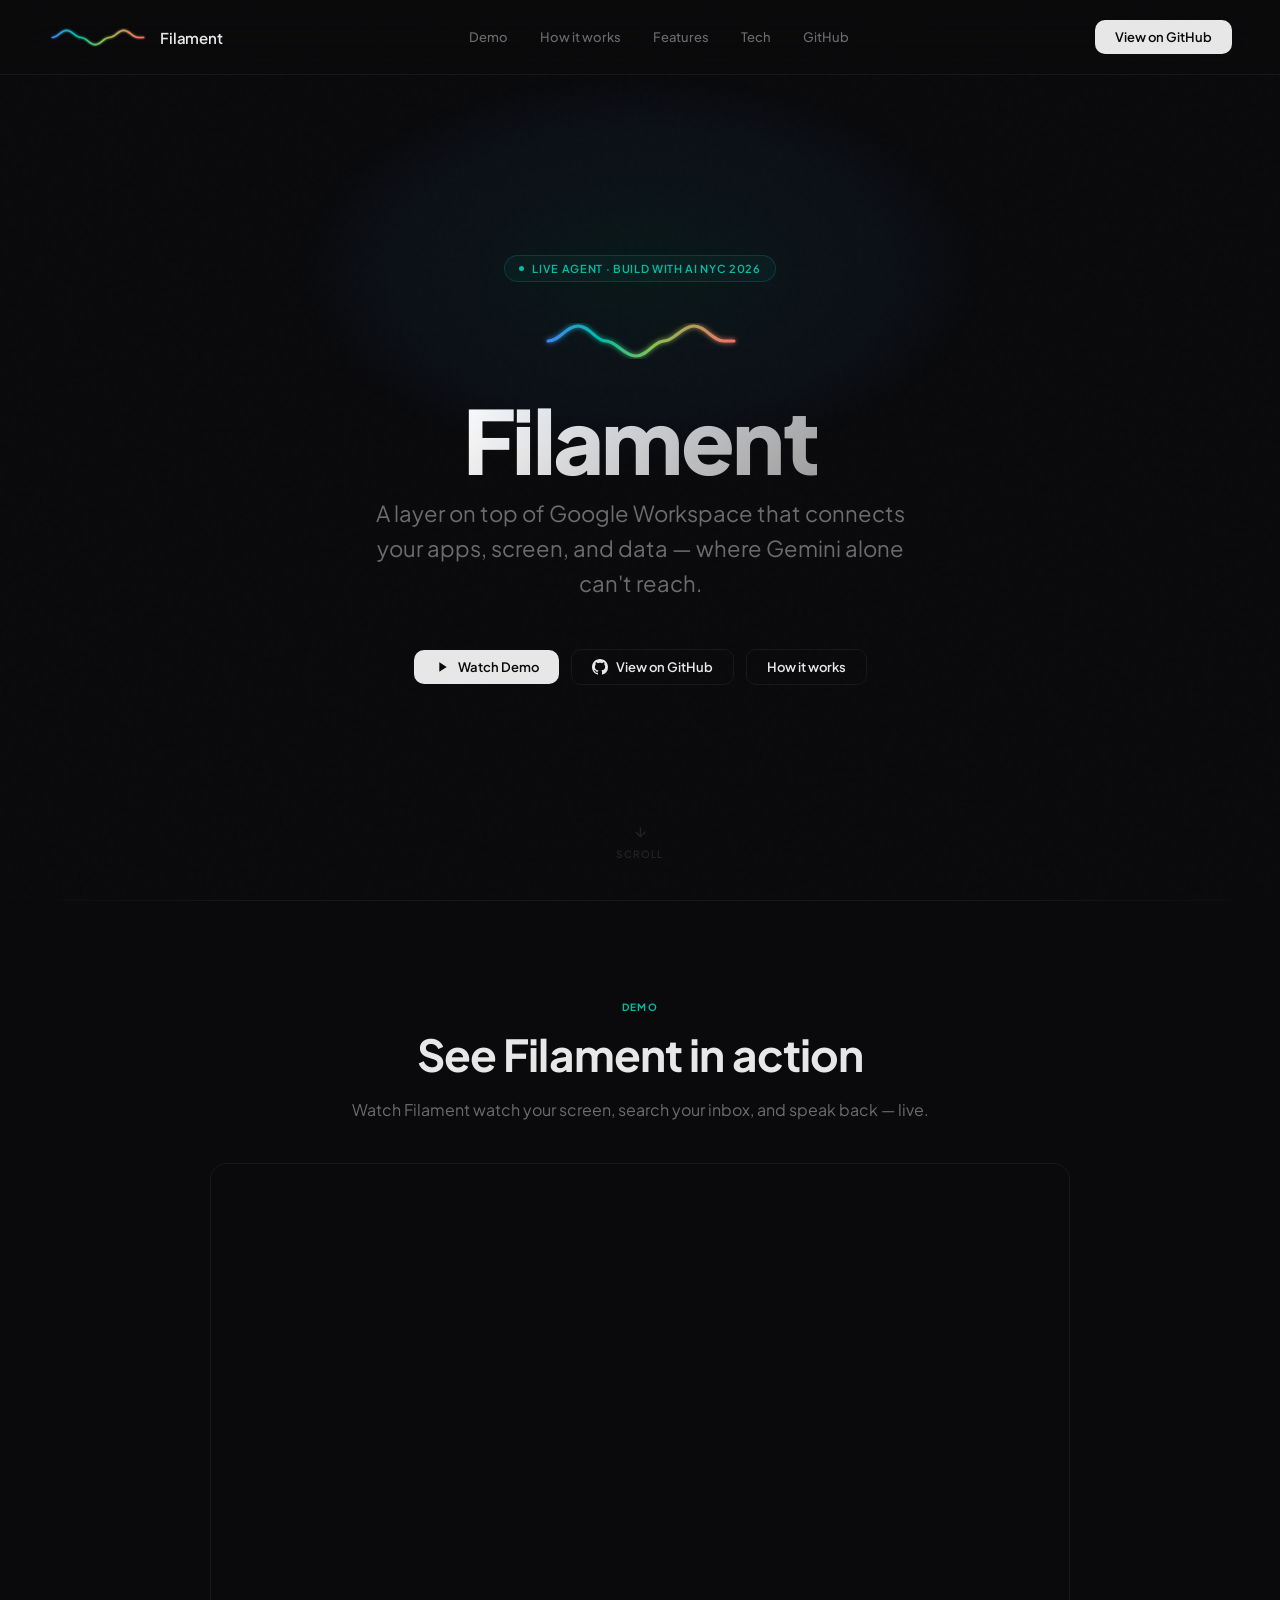
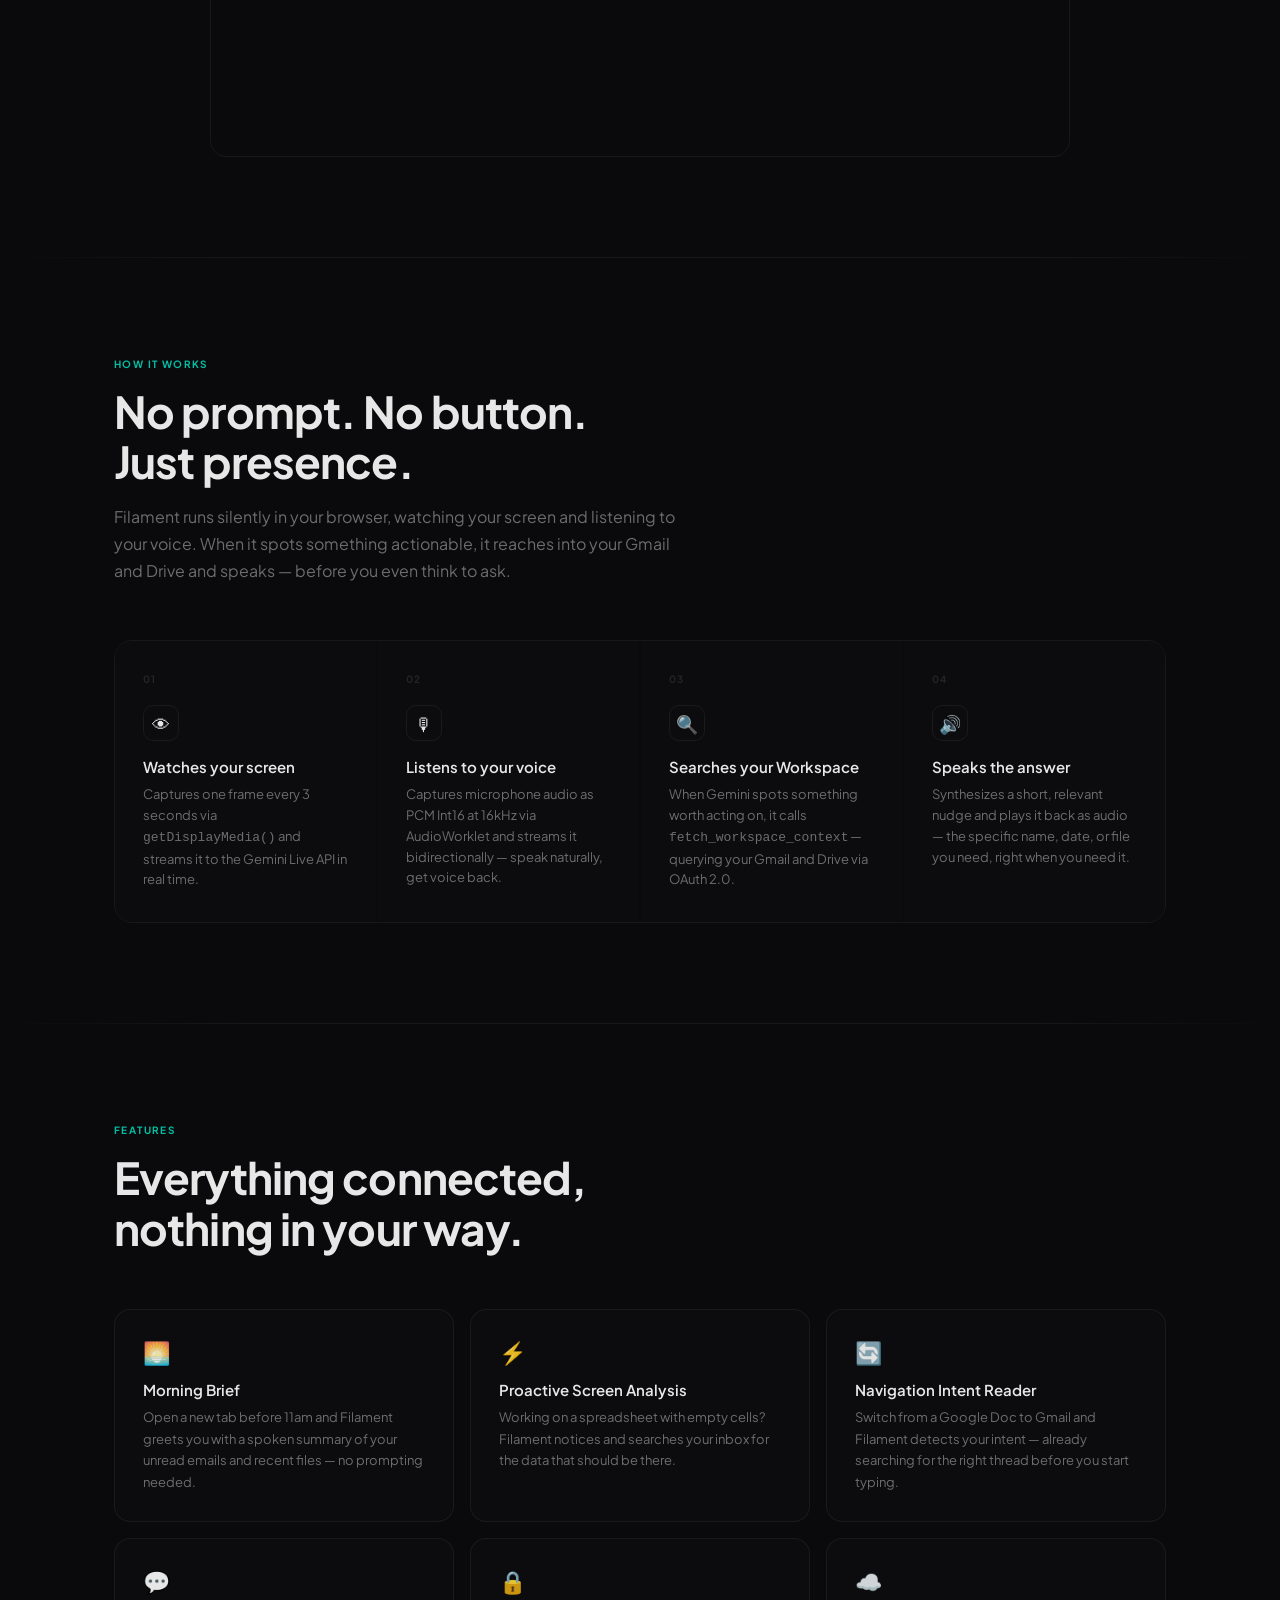
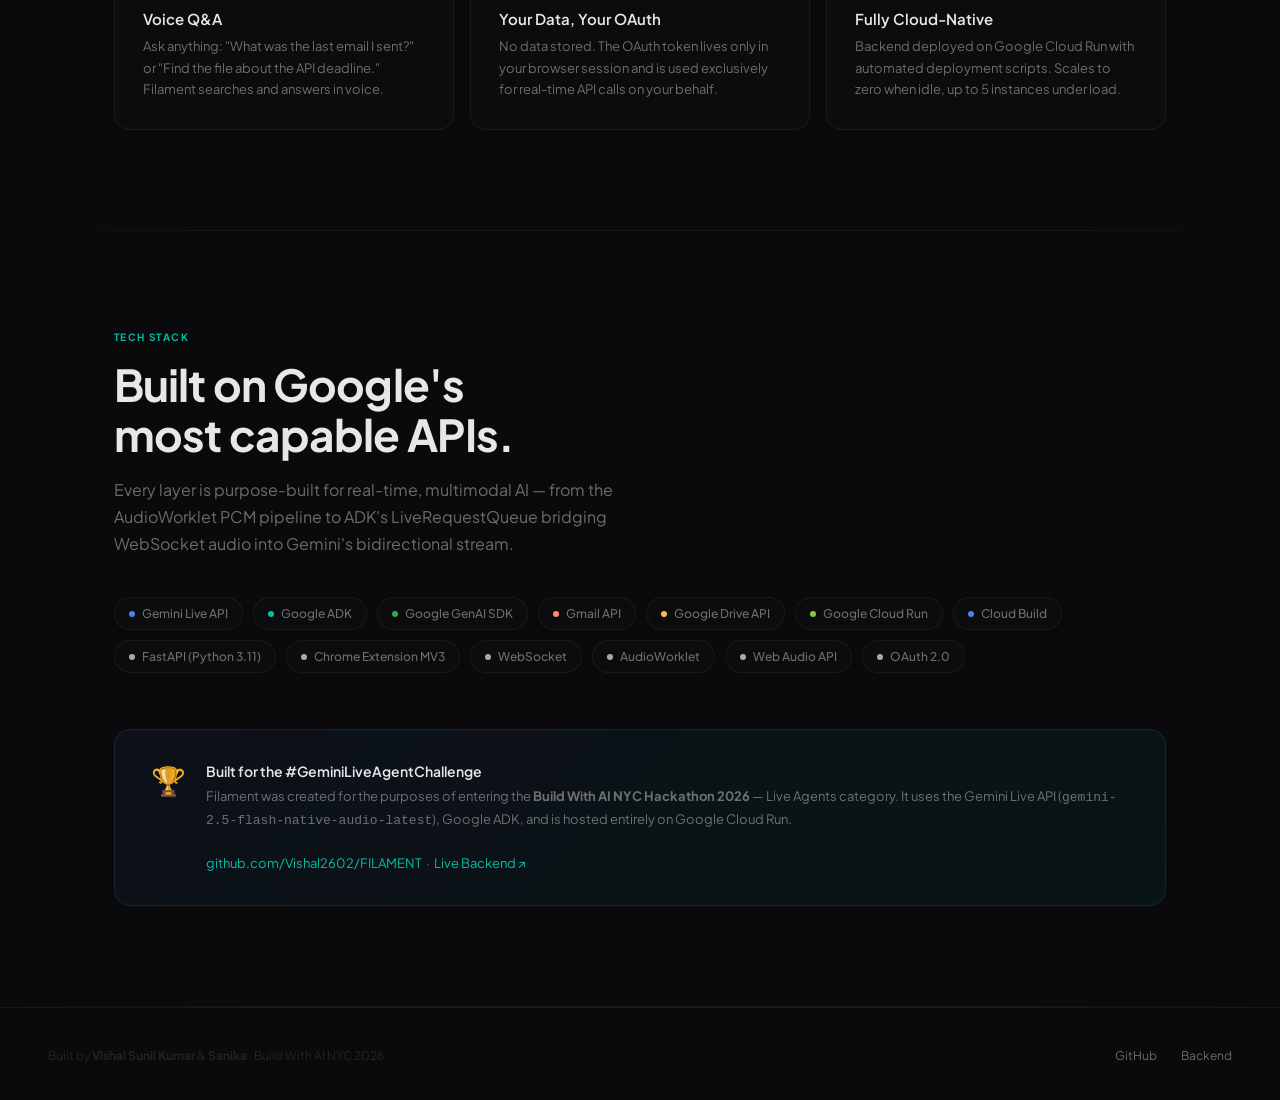
==== commit f1c704bf: "Add Watch Demo button to hero" ====
--- a/docs/index.html
+++ b/docs/index.html
@@ -499,7 +499,11 @@
     </p>
 
     <div class="hero-actions">
-      <a class="btn btn-primary" href="https://github.com/Vishal2602/FILAMENT" target="_blank">
+      <a class="btn btn-primary" href="#demo">
+        <svg width="16" height="16" viewBox="0 0 24 24" fill="currentColor"><path d="M8 5v14l11-7z"/></svg>
+        Watch Demo
+      </a>
+      <a class="btn btn-outline" href="https://github.com/Vishal2602/FILAMENT" target="_blank">
         <svg width="16" height="16" viewBox="0 0 24 24" fill="currentColor"><path d="M12 0C5.37 0 0 5.37 0 12c0 5.31 3.435 9.795 8.205 11.385.6.105.825-.255.825-.57 0-.285-.015-1.23-.015-2.235-3.015.555-3.795-.735-4.035-1.41-.135-.345-.72-1.41-1.23-1.695-.42-.225-1.02-.78-.015-.795.945-.015 1.62.87 1.845 1.23 1.08 1.815 2.805 1.305 3.495.99.105-.78.42-1.305.765-1.605-2.67-.3-5.46-1.335-5.46-5.925 0-1.305.465-2.385 1.23-3.225-.12-.3-.54-1.53.12-3.18 0 0 1.005-.315 3.3 1.23.96-.27 1.98-.405 3-.405s2.04.135 3 .405c2.295-1.56 3.3-1.23 3.3-1.23.66 1.65.24 2.88.12 3.18.765.84 1.23 1.905 1.23 3.225 0 4.605-2.805 5.625-5.475 5.925.435.375.81 1.095.81 2.22 0 1.605-.015 2.895-.015 3.3 0 .315.225.69.825.57A12.02 12.02 0 0 0 24 12c0-6.63-5.37-12-12-12z"/></svg>
         View on GitHub
       </a>
